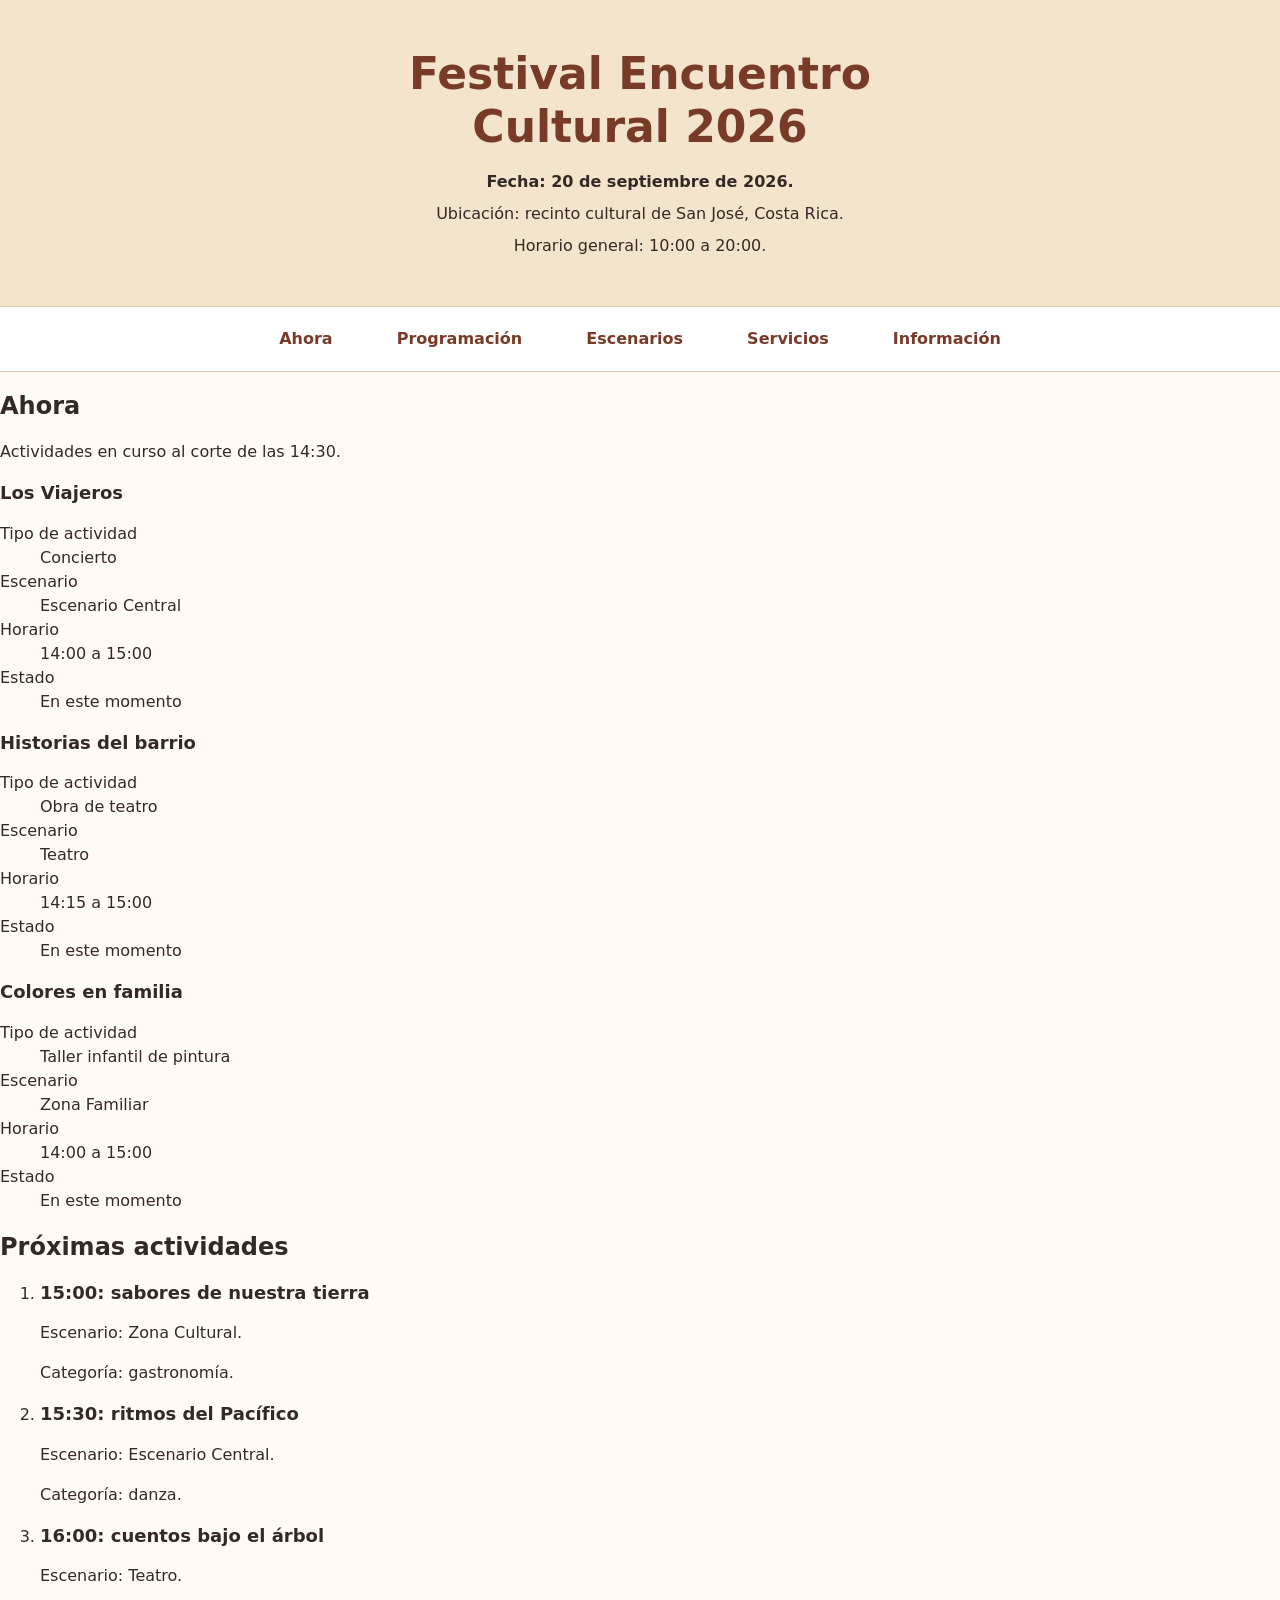
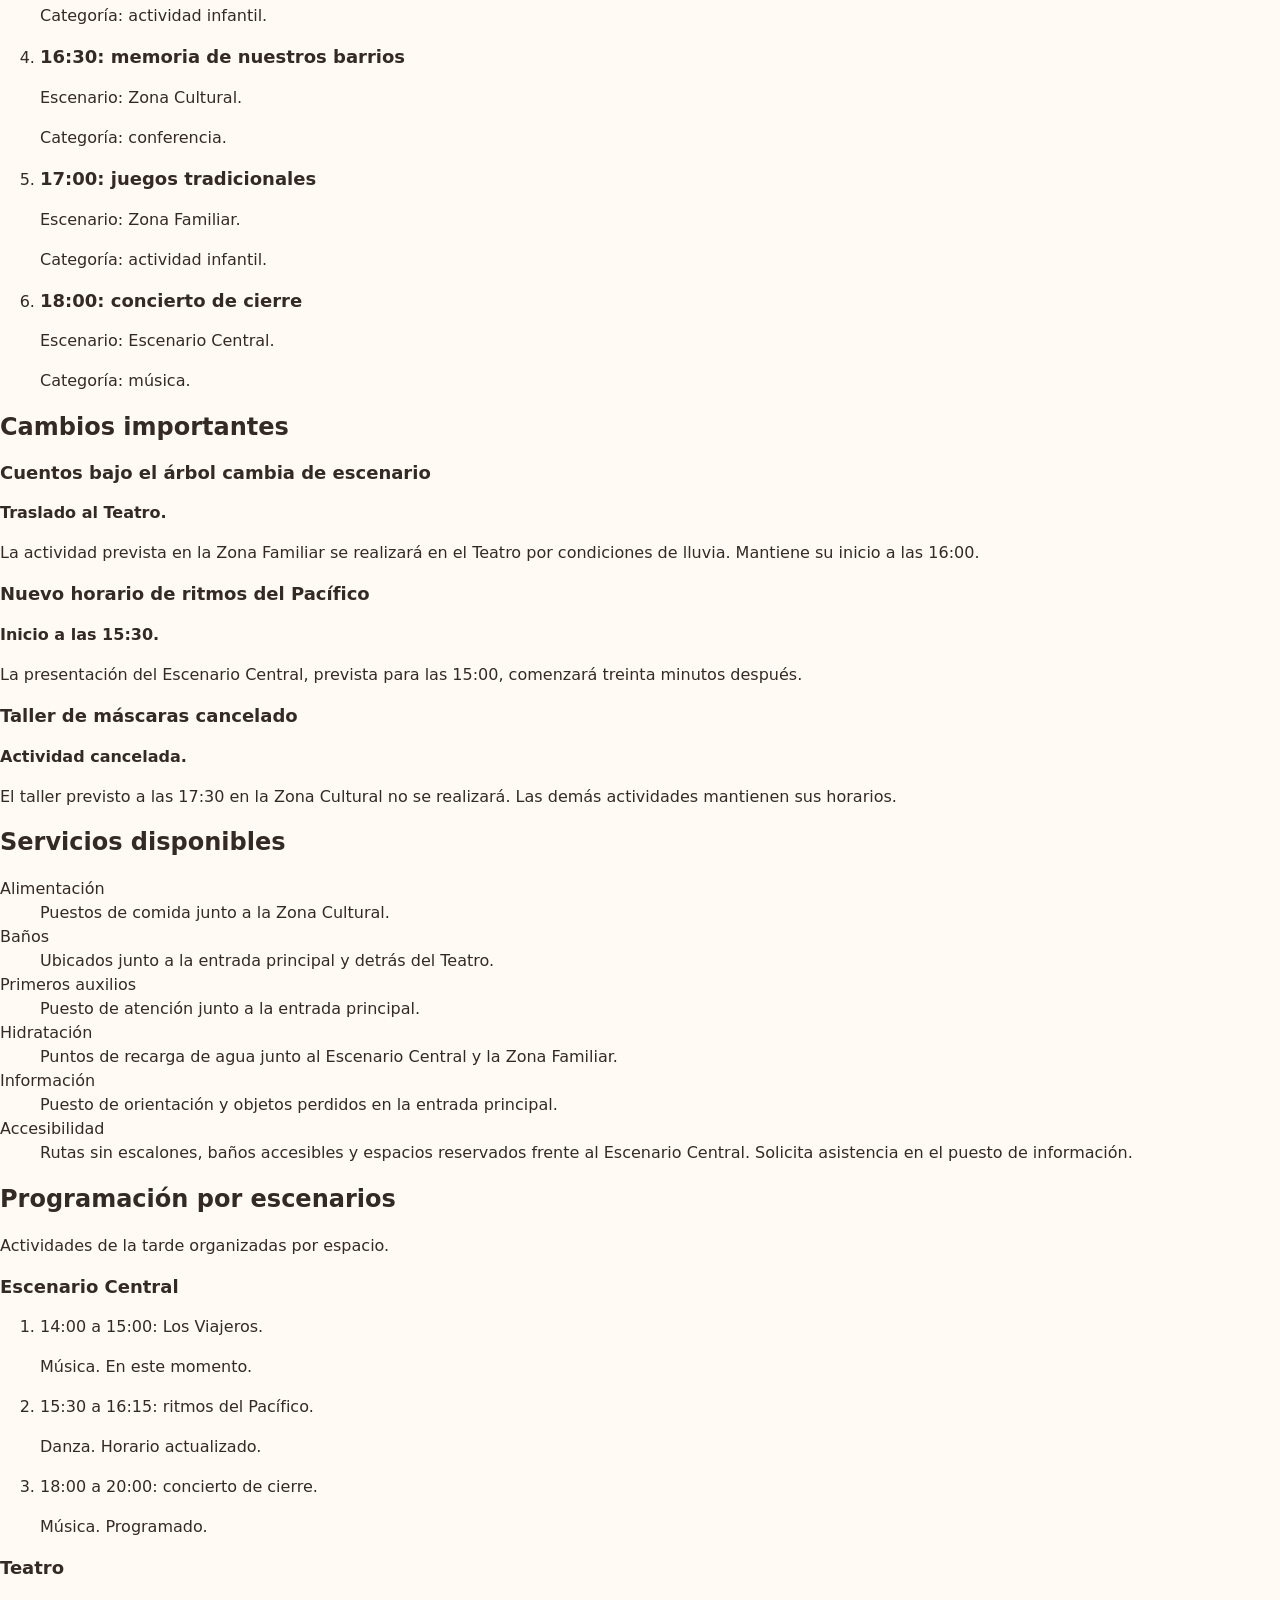
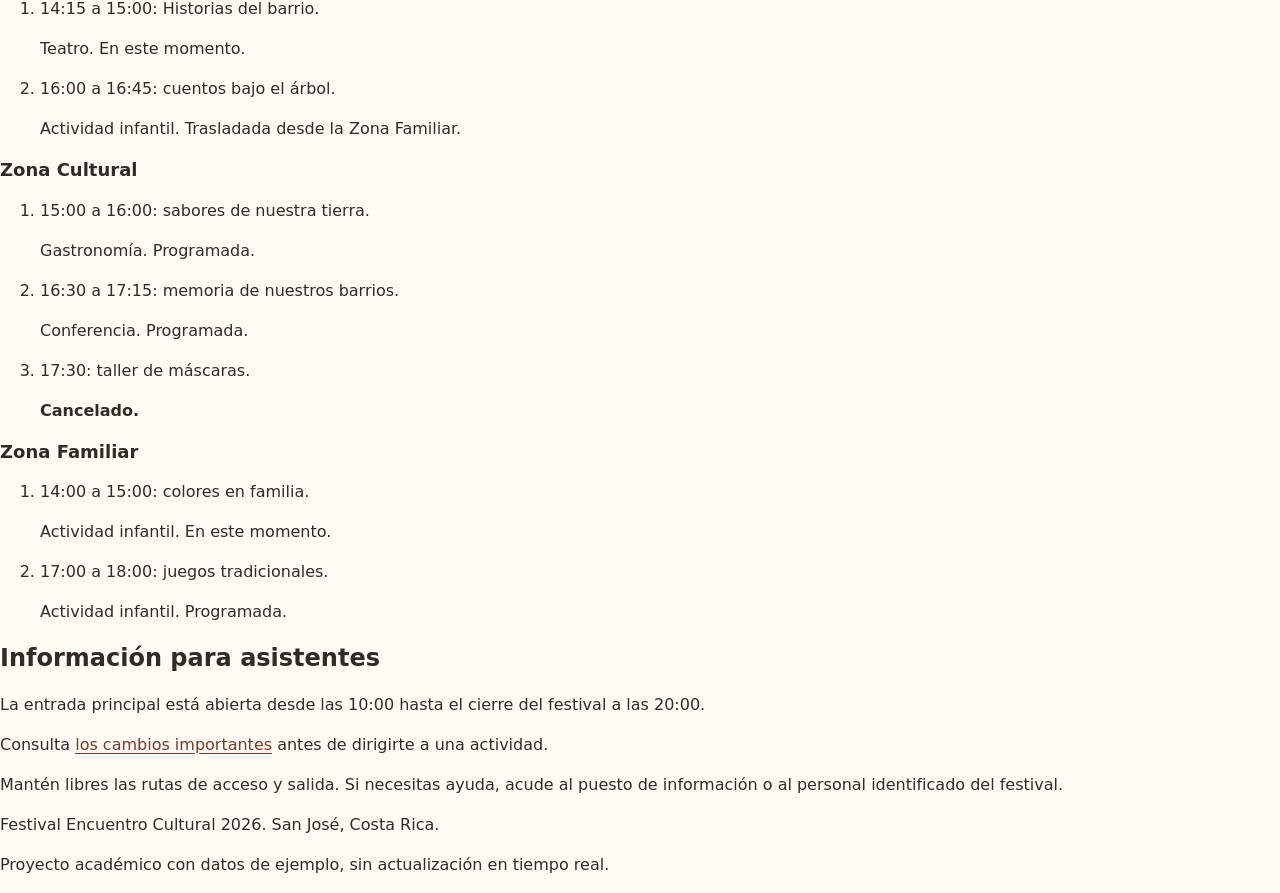
==== caso2/index.html @ 27db2bf4 "Modificacion de readme, agrega html para todo el contendio y estilos para header y nav" ====
<!doctype html>
<html lang="es">
  <head>
    <meta charset="UTF-8" />
    <meta name="viewport" content="width=device-width, initial-scale=1.0" />
    <link rel="stylesheet" href="css/estilos.css" />
    <title>Festival Encuentro Cultural 2026</title>
  </head>
  <body>
    <header class="encabezado-festival">
      <h1>Festival Encuentro Cultural 2026</h1>
      <p class="fecha-festival">
        Fecha:
        <time datetime="2026-09-20">20 de septiembre de 2026</time>.
      </p>
      <p>Ubicación: recinto cultural de San José, Costa Rica.</p>
      <p>
        Horario general:
        <time datetime="10:00">10:00</time> a
        <time datetime="20:00">20:00</time>.
      </p>
    </header>

    <nav class="navegacion" aria-label="Navegación principal">
      <ul class="lista-navegacion">
        <li><a href="#ahora">Ahora</a></li>
        <li><a href="#programacion">Programación</a></li>
        <li><a href="#escenarios">Escenarios</a></li>
        <li><a href="#servicios">Servicios</a></li>
        <li><a href="#informacion">Información</a></li>
      </ul>
    </nav>

    <main>
      <section id="ahora" aria-labelledby="titulo-ahora">
        <h2 id="titulo-ahora">Ahora</h2>
        <p>
          Actividades en curso al corte de las
          <time datetime="14:30">14:30</time>.
        </p>

        <article>
          <h3>Los Viajeros</h3>
          <dl>
            <dt>Tipo de actividad</dt>
            <dd>Concierto</dd>
            <dt>Escenario</dt>
            <dd>Escenario Central</dd>
            <dt>Horario</dt>
            <dd>
              <time datetime="14:00">14:00</time> a
              <time datetime="15:00">15:00</time>
            </dd>
            <dt>Estado</dt>
            <dd>En este momento</dd>
          </dl>
        </article>

        <article>
          <h3>Historias del barrio</h3>
          <dl>
            <dt>Tipo de actividad</dt>
            <dd>Obra de teatro</dd>
            <dt>Escenario</dt>
            <dd>Teatro</dd>
            <dt>Horario</dt>
            <dd>
              <time datetime="14:15">14:15</time> a
              <time datetime="15:00">15:00</time>
            </dd>
            <dt>Estado</dt>
            <dd>En este momento</dd>
          </dl>
        </article>

        <article>
          <h3>Colores en familia</h3>
          <dl>
            <dt>Tipo de actividad</dt>
            <dd>Taller infantil de pintura</dd>
            <dt>Escenario</dt>
            <dd>Zona Familiar</dd>
            <dt>Horario</dt>
            <dd>
              <time datetime="14:00">14:00</time> a
              <time datetime="15:00">15:00</time>
            </dd>
            <dt>Estado</dt>
            <dd>En este momento</dd>
          </dl>
        </article>
      </section>

      <section id="programacion" aria-labelledby="titulo-programacion">
        <h2 id="titulo-programacion">Próximas actividades</h2>

        <ol>
          <li>
            <h3>
              <time datetime="15:00">15:00</time>: sabores de nuestra tierra
            </h3>
            <p>Escenario: Zona Cultural.</p>
            <p>Categoría: gastronomía.</p>
          </li>
          <li>
            <h3><time datetime="15:30">15:30</time>: ritmos del Pacífico</h3>
            <p>Escenario: Escenario Central.</p>
            <p>Categoría: danza.</p>
          </li>
          <li>
            <h3><time datetime="16:00">16:00</time>: cuentos bajo el árbol</h3>
            <p>Escenario: Teatro.</p>
            <p>Categoría: actividad infantil.</p>
          </li>
          <li>
            <h3>
              <time datetime="16:30">16:30</time>: memoria de nuestros barrios
            </h3>
            <p>Escenario: Zona Cultural.</p>
            <p>Categoría: conferencia.</p>
          </li>
          <li>
            <h3><time datetime="17:00">17:00</time>: juegos tradicionales</h3>
            <p>Escenario: Zona Familiar.</p>
            <p>Categoría: actividad infantil.</p>
          </li>
          <li>
            <h3><time datetime="18:00">18:00</time>: concierto de cierre</h3>
            <p>Escenario: Escenario Central.</p>
            <p>Categoría: música.</p>
          </li>
        </ol>
      </section>

      <section id="cambios" aria-labelledby="titulo-cambios">
        <h2 id="titulo-cambios">Cambios importantes</h2>

        <article>
          <h3>Cuentos bajo el árbol cambia de escenario</h3>
          <p><strong>Traslado al Teatro.</strong></p>
          <p>
            La actividad prevista en la Zona Familiar se realizará en el Teatro
            por condiciones de lluvia. Mantiene su inicio a las
            <time datetime="16:00">16:00</time>.
          </p>
        </article>

        <article>
          <h3>Nuevo horario de ritmos del Pacífico</h3>
          <p>
            <strong>Inicio a las <time datetime="15:30">15:30</time>.</strong>
          </p>
          <p>
            La presentación del Escenario Central, prevista para las
            <time datetime="15:00">15:00</time>, comenzará treinta minutos
            después.
          </p>
        </article>

        <article>
          <h3>Taller de máscaras cancelado</h3>
          <p><strong>Actividad cancelada.</strong></p>
          <p>
            El taller previsto a las
            <time datetime="17:30">17:30</time> en la Zona Cultural no se
            realizará. Las demás actividades mantienen sus horarios.
          </p>
        </article>
      </section>

      <section id="servicios" aria-labelledby="titulo-servicios">
        <h2 id="titulo-servicios">Servicios disponibles</h2>

        <dl>
          <dt>Alimentación</dt>
          <dd>Puestos de comida junto a la Zona Cultural.</dd>

          <dt>Baños</dt>
          <dd>Ubicados junto a la entrada principal y detrás del Teatro.</dd>

          <dt>Primeros auxilios</dt>
          <dd>Puesto de atención junto a la entrada principal.</dd>

          <dt>Hidratación</dt>
          <dd>
            Puntos de recarga de agua junto al Escenario Central y la Zona
            Familiar.
          </dd>

          <dt>Información</dt>
          <dd>
            Puesto de orientación y objetos perdidos en la entrada principal.
          </dd>

          <dt>Accesibilidad</dt>
          <dd>
            Rutas sin escalones, baños accesibles y espacios reservados frente
            al Escenario Central. Solicita asistencia en el puesto de
            información.
          </dd>
        </dl>
      </section>

      <section id="escenarios" aria-labelledby="titulo-escenarios">
        <h2 id="titulo-escenarios">Programación por escenarios</h2>
        <p>Actividades de la tarde organizadas por espacio.</p>

        <article>
          <h3>Escenario Central</h3>
          <ol>
            <li>
              <p>
                <time datetime="14:00">14:00</time> a
                <time datetime="15:00">15:00</time>: Los Viajeros.
              </p>
              <p>Música. En este momento.</p>
            </li>
            <li>
              <p>
                <time datetime="15:30">15:30</time> a
                <time datetime="16:15">16:15</time>: ritmos del Pacífico.
              </p>
              <p>Danza. Horario actualizado.</p>
            </li>
            <li>
              <p>
                <time datetime="18:00">18:00</time> a
                <time datetime="20:00">20:00</time>: concierto de cierre.
              </p>
              <p>Música. Programado.</p>
            </li>
          </ol>
        </article>

        <article>
          <h3>Teatro</h3>
          <ol>
            <li>
              <p>
                <time datetime="14:15">14:15</time> a
                <time datetime="15:00">15:00</time>: Historias del barrio.
              </p>
              <p>Teatro. En este momento.</p>
            </li>
            <li>
              <p>
                <time datetime="16:00">16:00</time> a
                <time datetime="16:45">16:45</time>: cuentos bajo el árbol.
              </p>
              <p>Actividad infantil. Trasladada desde la Zona Familiar.</p>
            </li>
          </ol>
        </article>

        <article>
          <h3>Zona Cultural</h3>
          <ol>
            <li>
              <p>
                <time datetime="15:00">15:00</time> a
                <time datetime="16:00">16:00</time>: sabores de nuestra tierra.
              </p>
              <p>Gastronomía. Programada.</p>
            </li>
            <li>
              <p>
                <time datetime="16:30">16:30</time> a
                <time datetime="17:15">17:15</time>: memoria de nuestros
                barrios.
              </p>
              <p>Conferencia. Programada.</p>
            </li>
            <li>
              <p><time datetime="17:30">17:30</time>: taller de máscaras.</p>
              <p><strong>Cancelado.</strong></p>
            </li>
          </ol>
        </article>

        <article>
          <h3>Zona Familiar</h3>
          <ol>
            <li>
              <p>
                <time datetime="14:00">14:00</time> a
                <time datetime="15:00">15:00</time>: colores en familia.
              </p>
              <p>Actividad infantil. En este momento.</p>
            </li>
            <li>
              <p>
                <time datetime="17:00">17:00</time> a
                <time datetime="18:00">18:00</time>: juegos tradicionales.
              </p>
              <p>Actividad infantil. Programada.</p>
            </li>
          </ol>
        </article>
      </section>

      <section id="informacion" aria-labelledby="titulo-informacion">
        <h2 id="titulo-informacion">Información para asistentes</h2>
        <p>
          La entrada principal está abierta desde las
          <time datetime="10:00">10:00</time> hasta el cierre del festival a las
          <time datetime="20:00">20:00</time>.
        </p>
        <p>
          Consulta <a href="#cambios">los cambios importantes</a>
          antes de dirigirte a una actividad.
        </p>
        <p>
          Mantén libres las rutas de acceso y salida. Si necesitas ayuda, acude
          al puesto de información o al personal identificado del festival.
        </p>
      </section>
    </main>

    <footer>
      <p>Festival Encuentro Cultural 2026. San José, Costa Rica.</p>
      <p>
        Proyecto académico con datos de ejemplo, sin actualización en tiempo
        real.
      </p>
    </footer>
  </body>
</html>
---- caso2/css/estilos.css ----
:root {
    --color-principal: #783b28;
    --color-fondo: #fffaf4;
    --color-superficie: #ffffff;
    --color-encabezado: #f5e4cc;
    --color-texto: #342a25;
    --color-texto-secundario: #66574c;
    --color-borde: #d9c8b6;

    --espacio-pequeno: 0.5rem;
    --espacio-medio: 1rem;
    --espacio-grande: 1.5rem;

    --radio-borde: 0.375rem;
    --ancho-maximo: 80rem;
}

*,
*::before,
*::after {
    box-sizing: border-box;
}

html {
    scroll-padding-top: 9rem;
}

body {
    margin: 0;
    background-color: var(--color-fondo);
    color: var(--color-texto);
    font-family: system-ui, sans-serif;
    font-size: 1rem;
    line-height: 1.5;
}

h1,
h2,
h3 {
    line-height: 1.2;
}

h2 {
    font-size: 1.5rem;
}

h3 {
    font-size: 1.125rem;
}

a {
    color: var(--color-principal);
    text-underline-offset: 0.2em;
}

a:focus-visible {
    outline: 0.2rem solid var(--color-principal);
    outline-offset: 0.2rem;
}

/* Encabezado */
.encabezado-festival {
    display: flex;
    flex-direction: column;
    align-items: center;
    gap: var(--espacio-pequeno);

    padding: 2rem var(--espacio-medio);
    background-color: var(--color-encabezado);
    border-bottom: 1px solid var(--color-borde);
    text-align: center;
}

.encabezado-festival h1 {
    max-width: 22ch;
    margin: 0 0 var(--espacio-pequeno);
    color: var(--color-principal);
    font-size: 2rem;
    overflow-wrap: break-word;
}

.encabezado-festival p {
    max-width: 60ch;
    margin: 0;
}

.fecha-festival {
    font-weight: 600;
}

/* Navegación */
.navegacion {
    position: sticky;
    top: 0;
    z-index: 10;

    background-color: var(--color-superficie);
    border-bottom: 1px solid var(--color-borde);
}

.lista-navegacion {
    display: flex;
    flex-wrap: wrap;
    justify-content: center;
    align-items: center;
    gap: var(--espacio-pequeno);

    max-width: var(--ancho-maximo);
    margin: 0 auto;
    padding: var(--espacio-pequeno) var(--espacio-medio);
    list-style: none;
}

.lista-navegacion li {
    min-width: 0;
    max-width: 100%;
}

.lista-navegacion a {
    display: block;
    padding: 0.75rem;
    border-radius: var(--radio-borde);

    font-size: 0.9375rem;
    font-weight: 600;
    text-decoration: none;
    overflow-wrap: break-word;
}

.lista-navegacion a:hover,
.lista-navegacion a:focus-visible {
    background-color: var(--color-principal);
    color: var(--color-superficie);
}

/* Tableta y pantallas mayores */
@media (min-width: 48rem) {
    html {
        scroll-padding-top: 5rem;
    }

    .encabezado-festival {
        padding: 3rem var(--espacio-grande);
    }

    .encabezado-festival h1 {
        font-size: 2.75rem;
    }

    .lista-navegacion {
        gap: var(--espacio-medio);
        padding-inline: var(--espacio-grande);
    }

    .lista-navegacion a {
        padding-inline: var(--espacio-grande);
        font-size: 1rem;
    }
}
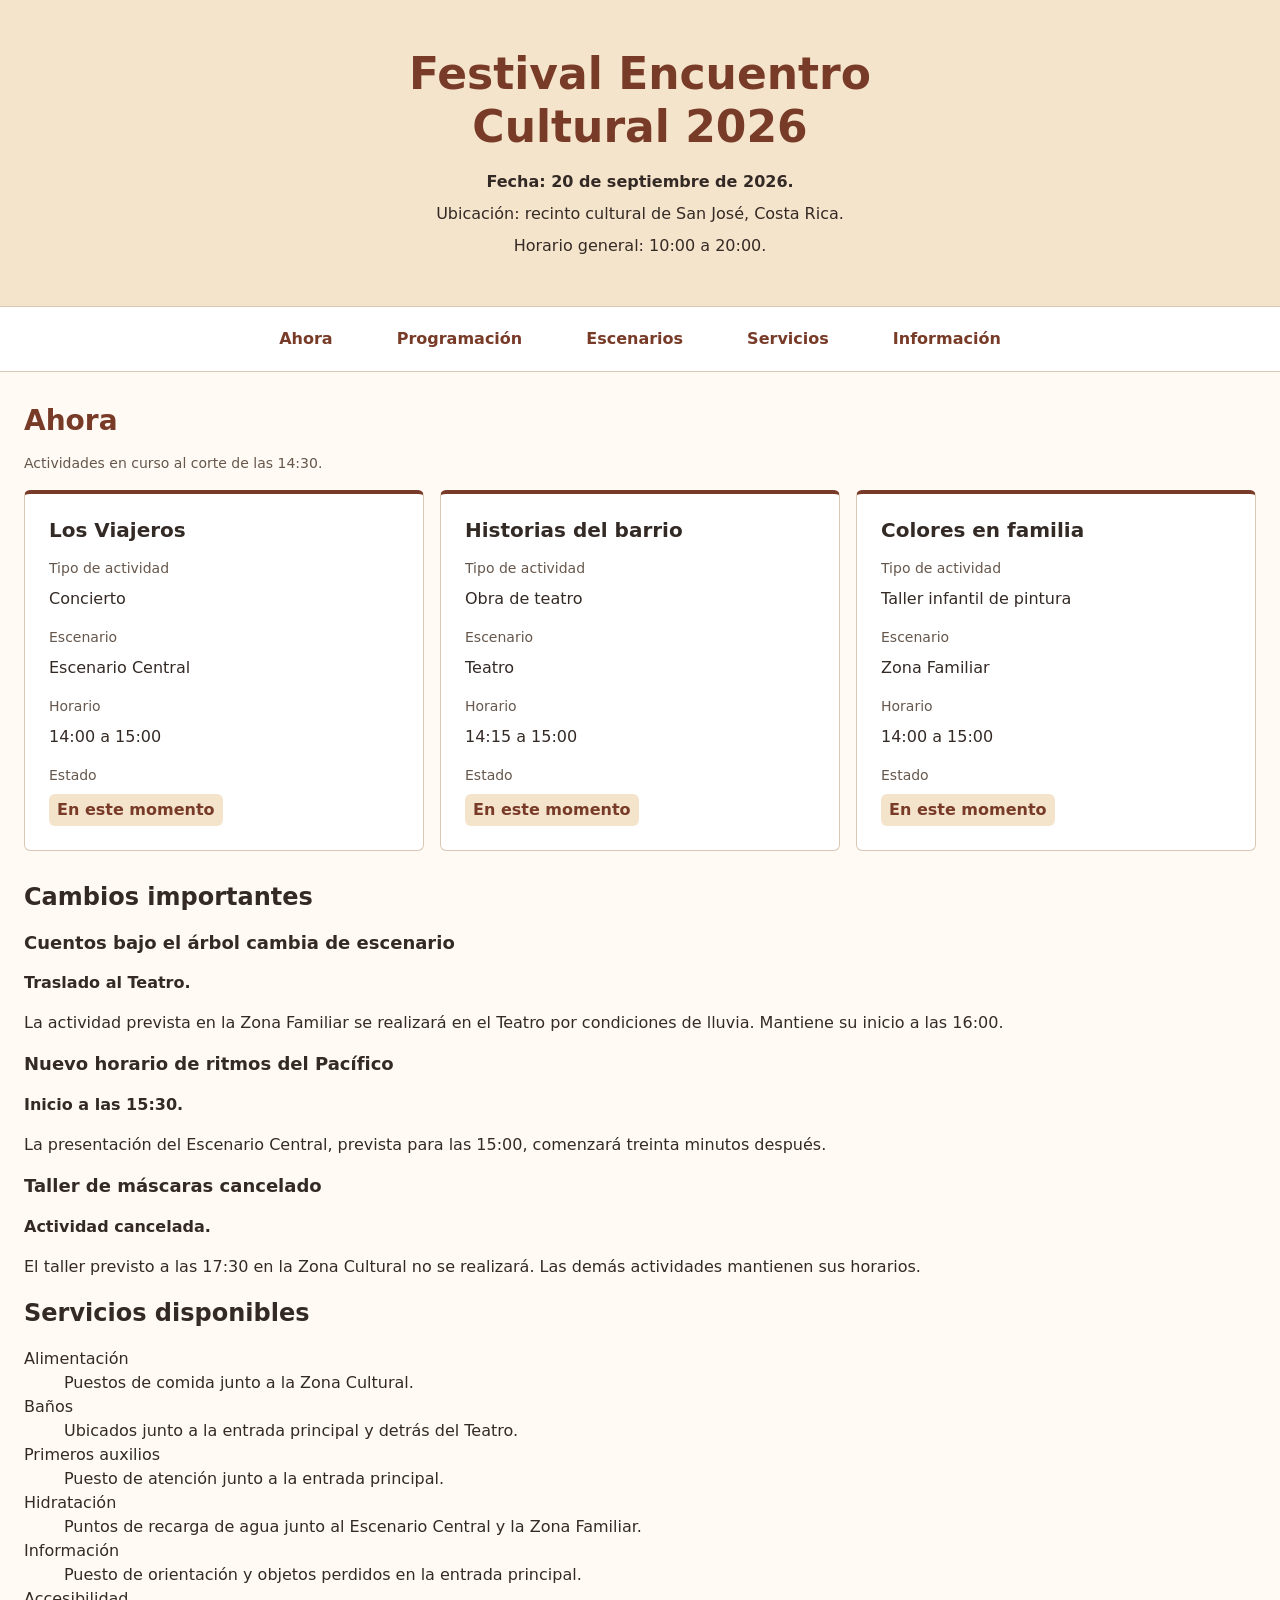
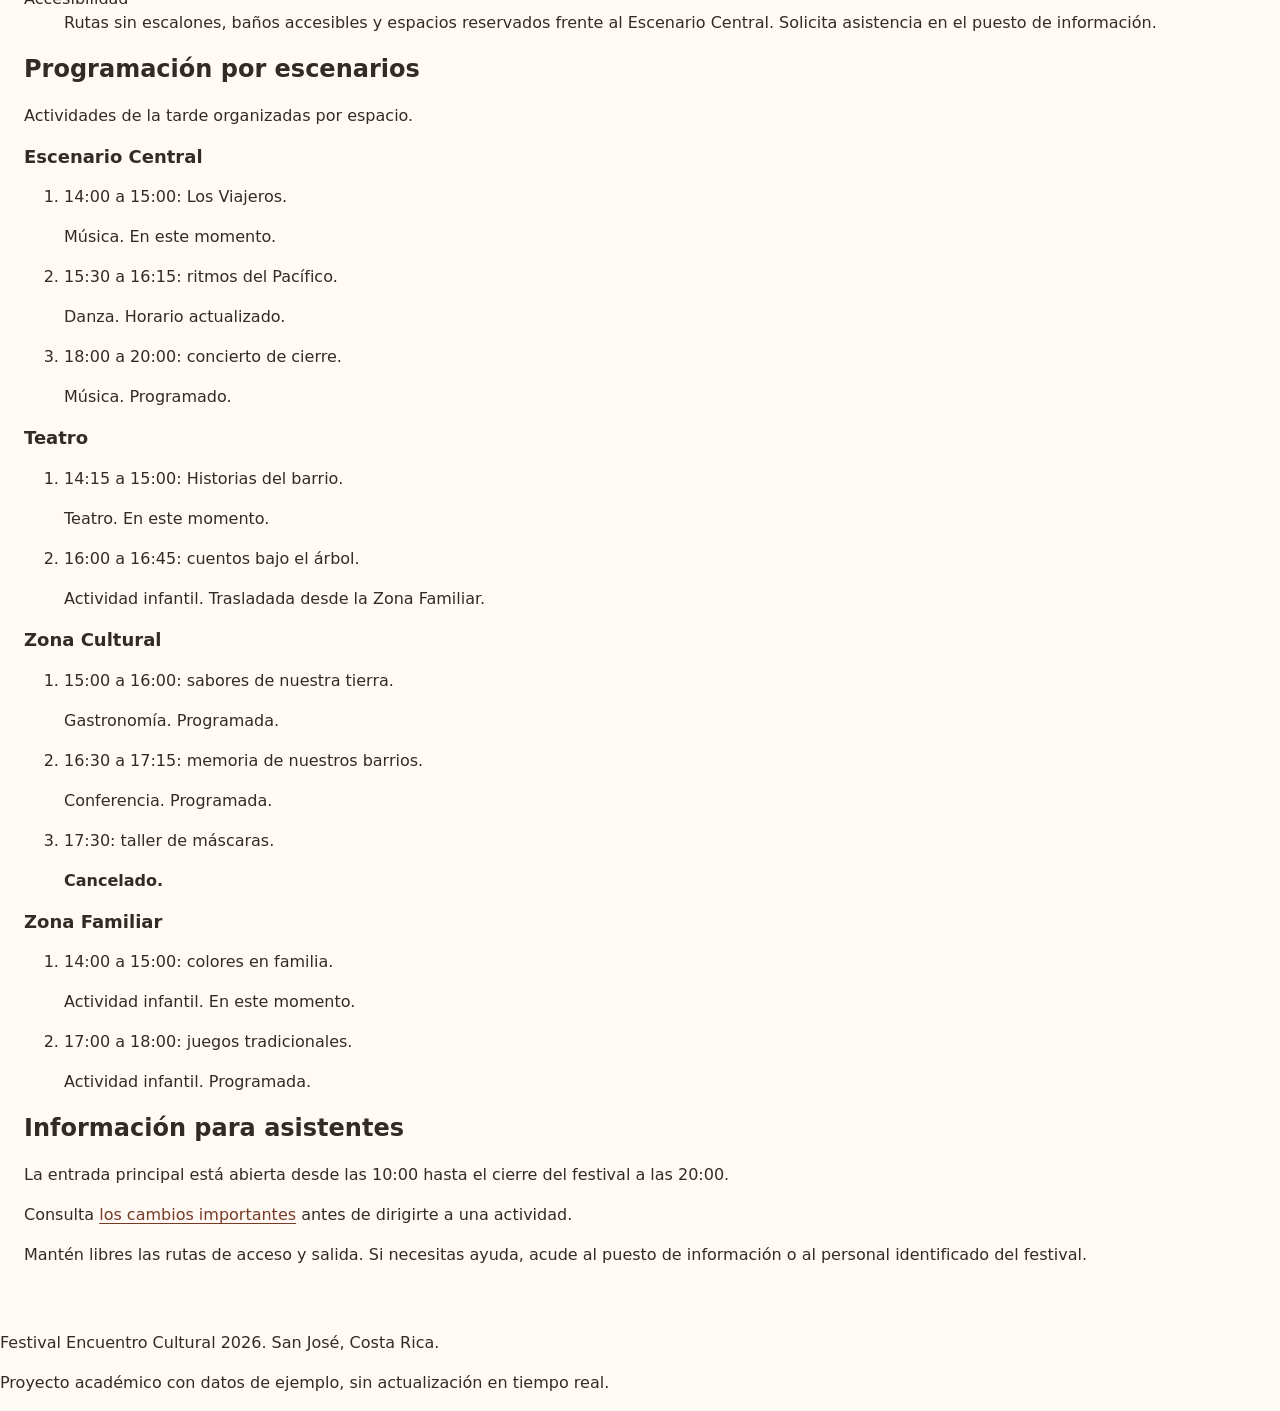
==== commit 900e9560: "Agrega clases para secciones de Ahora y Cambios. Ademas de su css respectivo" ====
--- a/caso2/index.html
+++ b/caso2/index.html
@@ -31,17 +31,17 @@
       </ul>
     </nav>
 
-    <main>
-      <section id="ahora" aria-labelledby="titulo-ahora">
+    <main class="contenido-festival">
+      <section class="ahora" id="ahora" aria-labelledby="titulo-ahora">
         <h2 id="titulo-ahora">Ahora</h2>
-        <p>
+        <p class="hora-actualizacion">
           Actividades en curso al corte de las
           <time datetime="14:30">14:30</time>.
         </p>
 
-        <article>
+        <article class="actividad-actual">
           <h3>Los Viajeros</h3>
-          <dl>
+          <dl class="datos-actividad">
             <dt>Tipo de actividad</dt>
             <dd>Concierto</dd>
             <dt>Escenario</dt>
@@ -52,13 +52,13 @@
               <time datetime="15:00">15:00</time>
             </dd>
             <dt>Estado</dt>
-            <dd>En este momento</dd>
+            <dd class="estado-actual">En este momento</dd>
           </dl>
         </article>
 
-        <article>
+        <article class="actividad-actual">
           <h3>Historias del barrio</h3>
-          <dl>
+          <dl class="datos-actividad">
             <dt>Tipo de actividad</dt>
             <dd>Obra de teatro</dd>
             <dt>Escenario</dt>
@@ -69,13 +69,13 @@
               <time datetime="15:00">15:00</time>
             </dd>
             <dt>Estado</dt>
-            <dd>En este momento</dd>
+            <dd class="estado-actual">En este momento</dd>
           </dl>
         </article>
 
-        <article>
+        <article class="actividad-actual">
           <h3>Colores en familia</h3>
-          <dl>
+          <dl class="datos-actividad">
             <dt>Tipo de actividad</dt>
             <dd>Taller infantil de pintura</dd>
             <dt>Escenario</dt>
@@ -86,50 +86,9 @@
               <time datetime="15:00">15:00</time>
             </dd>
             <dt>Estado</dt>
-            <dd>En este momento</dd>
+            <dd class="estado-actual">En este momento</dd>
           </dl>
         </article>
-      </section>
-
-      <section id="programacion" aria-labelledby="titulo-programacion">
-        <h2 id="titulo-programacion">Próximas actividades</h2>
-
-        <ol>
-          <li>
-            <h3>
-              <time datetime="15:00">15:00</time>: sabores de nuestra tierra
-            </h3>
-            <p>Escenario: Zona Cultural.</p>
-            <p>Categoría: gastronomía.</p>
-          </li>
-          <li>
-            <h3><time datetime="15:30">15:30</time>: ritmos del Pacífico</h3>
-            <p>Escenario: Escenario Central.</p>
-            <p>Categoría: danza.</p>
-          </li>
-          <li>
-            <h3><time datetime="16:00">16:00</time>: cuentos bajo el árbol</h3>
-            <p>Escenario: Teatro.</p>
-            <p>Categoría: actividad infantil.</p>
-          </li>
-          <li>
-            <h3>
-              <time datetime="16:30">16:30</time>: memoria de nuestros barrios
-            </h3>
-            <p>Escenario: Zona Cultural.</p>
-            <p>Categoría: conferencia.</p>
-          </li>
-          <li>
-            <h3><time datetime="17:00">17:00</time>: juegos tradicionales</h3>
-            <p>Escenario: Zona Familiar.</p>
-            <p>Categoría: actividad infantil.</p>
-          </li>
-          <li>
-            <h3><time datetime="18:00">18:00</time>: concierto de cierre</h3>
-            <p>Escenario: Escenario Central.</p>
-            <p>Categoría: música.</p>
-          </li>
-        </ol>
       </section>
 
       <section id="cambios" aria-labelledby="titulo-cambios">
--- a/caso2/css/estilos.css
+++ b/caso2/css/estilos.css
@@ -1,159 +1,301 @@
 :root {
-    --color-principal: #783b28;
-    --color-fondo: #fffaf4;
-    --color-superficie: #ffffff;
-    --color-encabezado: #f5e4cc;
-    --color-texto: #342a25;
-    --color-texto-secundario: #66574c;
-    --color-borde: #d9c8b6;
-
-    --espacio-pequeno: 0.5rem;
-    --espacio-medio: 1rem;
-    --espacio-grande: 1.5rem;
-
-    --radio-borde: 0.375rem;
-    --ancho-maximo: 80rem;
+  --color-principal: #783b28;
+  --color-fondo: #fffaf4;
+  --color-superficie: #ffffff;
+  --color-encabezado: #f5e4cc;
+  --color-texto: #342a25;
+  --color-texto-secundario: #66574c;
+  --color-borde: #d9c8b6;
+
+  --espacio-pequeno: 0.5rem;
+  --espacio-medio: 1rem;
+  --espacio-grande: 1.5rem;
+
+  --radio-borde: 0.375rem;
+  --ancho-maximo: 80rem;
 }
 
 *,
 *::before,
 *::after {
-    box-sizing: border-box;
+  box-sizing: border-box;
 }
 
 html {
-    scroll-padding-top: 9rem;
+  scroll-padding-top: 9rem;
 }
 
 body {
-    margin: 0;
-    background-color: var(--color-fondo);
-    color: var(--color-texto);
-    font-family: system-ui, sans-serif;
-    font-size: 1rem;
-    line-height: 1.5;
+  margin: 0;
+  background-color: var(--color-fondo);
+  color: var(--color-texto);
+  font-family: system-ui, sans-serif;
+  font-size: 1rem;
+  line-height: 1.5;
 }
 
 h1,
 h2,
 h3 {
-    line-height: 1.2;
+  line-height: 1.2;
 }
 
 h2 {
-    font-size: 1.5rem;
+  font-size: 1.5rem;
 }
 
 h3 {
-    font-size: 1.125rem;
+  font-size: 1.125rem;
 }
 
 a {
-    color: var(--color-principal);
-    text-underline-offset: 0.2em;
+  color: var(--color-principal);
+  text-underline-offset: 0.2em;
 }
 
 a:focus-visible {
-    outline: 0.2rem solid var(--color-principal);
-    outline-offset: 0.2rem;
+  outline: 0.2rem solid var(--color-principal);
+  outline-offset: 0.2rem;
 }
 
 /* Encabezado */
 .encabezado-festival {
-    display: flex;
-    flex-direction: column;
-    align-items: center;
-    gap: var(--espacio-pequeno);
-
-    padding: 2rem var(--espacio-medio);
-    background-color: var(--color-encabezado);
-    border-bottom: 1px solid var(--color-borde);
-    text-align: center;
+  display: flex;
+  flex-direction: column;
+  align-items: center;
+  gap: var(--espacio-pequeno);
+
+  padding: 2rem var(--espacio-medio);
+  background-color: var(--color-encabezado);
+  border-bottom: 1px solid var(--color-borde);
+  text-align: center;
 }
 
 .encabezado-festival h1 {
-    max-width: 22ch;
-    margin: 0 0 var(--espacio-pequeno);
-    color: var(--color-principal);
-    font-size: 2rem;
-    overflow-wrap: break-word;
+  max-width: 22ch;
+  margin: 0 0 var(--espacio-pequeno);
+  color: var(--color-principal);
+  font-size: 2rem;
+  overflow-wrap: break-word;
 }
 
 .encabezado-festival p {
-    max-width: 60ch;
-    margin: 0;
+  max-width: 60ch;
+  margin: 0;
 }
 
 .fecha-festival {
-    font-weight: 600;
+  font-weight: 600;
 }
 
 /* Navegación */
 .navegacion {
-    position: sticky;
-    top: 0;
-    z-index: 10;
-
-    background-color: var(--color-superficie);
-    border-bottom: 1px solid var(--color-borde);
+  position: sticky;
+  top: 0;
+  z-index: 10;
+
+  background-color: var(--color-superficie);
+  border-bottom: 1px solid var(--color-borde);
 }
 
 .lista-navegacion {
-    display: flex;
-    flex-wrap: wrap;
-    justify-content: center;
-    align-items: center;
-    gap: var(--espacio-pequeno);
-
-    max-width: var(--ancho-maximo);
-    margin: 0 auto;
-    padding: var(--espacio-pequeno) var(--espacio-medio);
-    list-style: none;
+  display: flex;
+  flex-wrap: wrap;
+  justify-content: center;
+  align-items: center;
+  gap: var(--espacio-pequeno);
+
+  max-width: var(--ancho-maximo);
+  margin: 0 auto;
+  padding: var(--espacio-pequeno) var(--espacio-medio);
+  list-style: none;
 }
 
 .lista-navegacion li {
-    min-width: 0;
-    max-width: 100%;
+  min-width: 0;
+  max-width: 100%;
 }
 
 .lista-navegacion a {
-    display: block;
-    padding: 0.75rem;
-    border-radius: var(--radio-borde);
-
-    font-size: 0.9375rem;
-    font-weight: 600;
-    text-decoration: none;
-    overflow-wrap: break-word;
+  display: block;
+  padding: 0.75rem;
+  border-radius: var(--radio-borde);
+
+  font-size: 0.9375rem;
+  font-weight: 600;
+  text-decoration: none;
+  overflow-wrap: break-word;
 }
 
 .lista-navegacion a:hover,
 .lista-navegacion a:focus-visible {
-    background-color: var(--color-principal);
-    color: var(--color-superficie);
+  background-color: var(--color-principal);
+  color: var(--color-superficie);
+}
+
+/* Contenido principal */
+.contenido-festival {
+  max-width: var(--ancho-maximo);
+  margin-inline: auto;
+  padding: var(--espacio-grande) var(--espacio-medio);
+}
+
+/* Actividades actuales */
+.ahora {
+  display: grid;
+  grid-template-columns: minmax(0, 1fr);
+  gap: var(--espacio-medio);
+  margin-bottom: 2rem;
+}
+
+.ahora h2,
+.hora-actualizacion {
+  grid-column: 1 / -1;
+  margin: 0;
+}
+
+.ahora h2 {
+  color: var(--color-principal);
+  font-size: 1.75rem;
+}
+
+.hora-actualizacion {
+  color: var(--color-texto-secundario);
+  font-size: 0.875rem;
+}
+
+.actividad-actual {
+  min-width: 0;
+  padding: var(--espacio-grande);
+  background-color: var(--color-superficie);
+  border: 1px solid var(--color-borde);
+  border-top: 0.25rem solid var(--color-principal);
+  border-radius: var(--radio-borde);
+  overflow-wrap: break-word;
+}
+
+.actividad-actual h3 {
+  margin: 0 0 var(--espacio-medio);
+  font-size: 1.25rem;
+}
+
+.datos-actividad {
+  margin: 0;
+}
+
+.datos-actividad dt {
+  margin-top: var(--espacio-medio);
+  color: var(--color-texto-secundario);
+  font-size: 0.875rem;
+}
+
+.datos-actividad dt:first-child {
+  margin-top: 0;
+}
+
+.datos-actividad dd {
+  margin: var(--espacio-pequeno) 0 0;
+}
+
+.estado-actual {
+  width: fit-content;
+  max-width: 100%;
+  padding: 0.25rem var(--espacio-pequeno);
+  background-color: var(--color-encabezado);
+  color: var(--color-principal);
+  border-radius: var(--radio-borde);
+  font-weight: 700;
+}
+
+/* Próximas actividades */
+.programacion {
+  min-width: 0;
+  margin-bottom: 2rem;
+}
+
+.programacion h2 {
+  margin: 0 0 var(--espacio-medio);
+}
+
+.lista-programacion {
+  margin: 0;
+  padding-left: var(--espacio-grande);
+}
+
+.lista-programacion li {
+  padding: var(--espacio-medio);
+  border-bottom: 1px solid var(--color-borde);
+  overflow-wrap: break-word;
+}
+
+.lista-programacion li::marker {
+  color: var(--color-principal);
+  font-weight: 600;
+}
+
+.lista-programacion li:last-child {
+  border-bottom: 0;
+}
+
+.lista-programacion h3 {
+  margin: 0 0 var(--espacio-pequeno);
+  line-height: 1.5;
+}
+
+.lista-programacion time {
+  color: var(--color-principal);
+  font-variant-numeric: tabular-nums;
+}
+
+.lista-programacion p {
+  margin: var(--espacio-pequeno) 0 0;
+  color: var(--color-texto-secundario);
+  font-size: 0.9375rem;
 }
 
 /* Tableta y pantallas mayores */
 @media (min-width: 48rem) {
-    html {
-        scroll-padding-top: 5rem;
-    }
-
-    .encabezado-festival {
-        padding: 3rem var(--espacio-grande);
-    }
-
-    .encabezado-festival h1 {
-        font-size: 2.75rem;
-    }
-
-    .lista-navegacion {
-        gap: var(--espacio-medio);
-        padding-inline: var(--espacio-grande);
-    }
-
-    .lista-navegacion a {
-        padding-inline: var(--espacio-grande);
-        font-size: 1rem;
-    }
-}+  html {
+    scroll-padding-top: 5rem;
+  }
+
+  .encabezado-festival {
+    padding: 3rem var(--espacio-grande);
+  }
+
+  .encabezado-festival h1 {
+    font-size: 2.75rem;
+  }
+
+  .lista-navegacion {
+    gap: var(--espacio-medio);
+    padding-inline: var(--espacio-grande);
+  }
+
+  .lista-navegacion a {
+    padding-inline: var(--espacio-grande);
+    font-size: 1rem;
+  }
+  .contenido-festival {
+    padding: 2rem var(--espacio-grande);
+  }
+
+  .ahora {
+    grid-template-columns: repeat(2, minmax(0, 1fr));
+  }
+
+  .lista-programacion li {
+    display: grid;
+    grid-template-columns: repeat(2, minmax(0, 1fr));
+    column-gap: var(--espacio-medio);
+  }
+
+  .lista-programacion h3 {
+    grid-column: 1 / -1;
+  }
+}
+@media (min-width: 64rem) {
+  .ahora {
+    grid-template-columns: repeat(3, minmax(0, 1fr));
+  }
+}
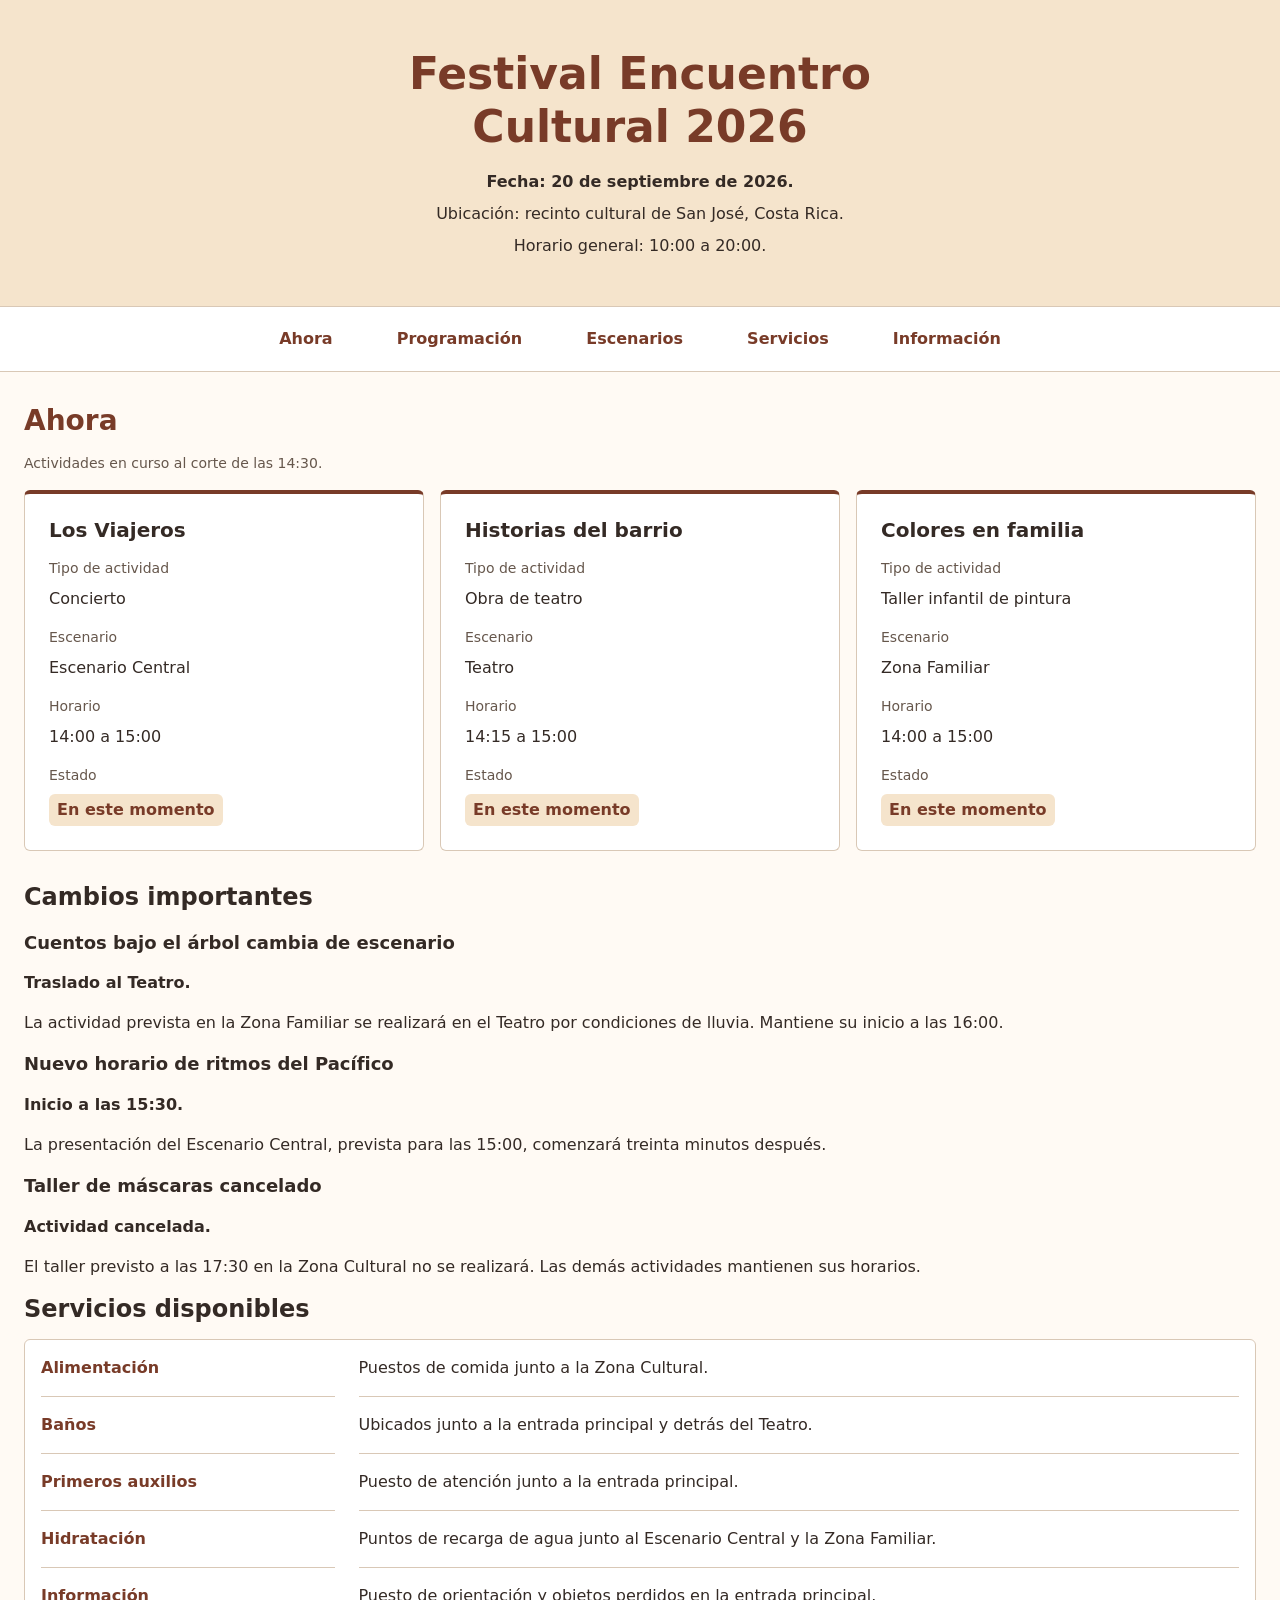
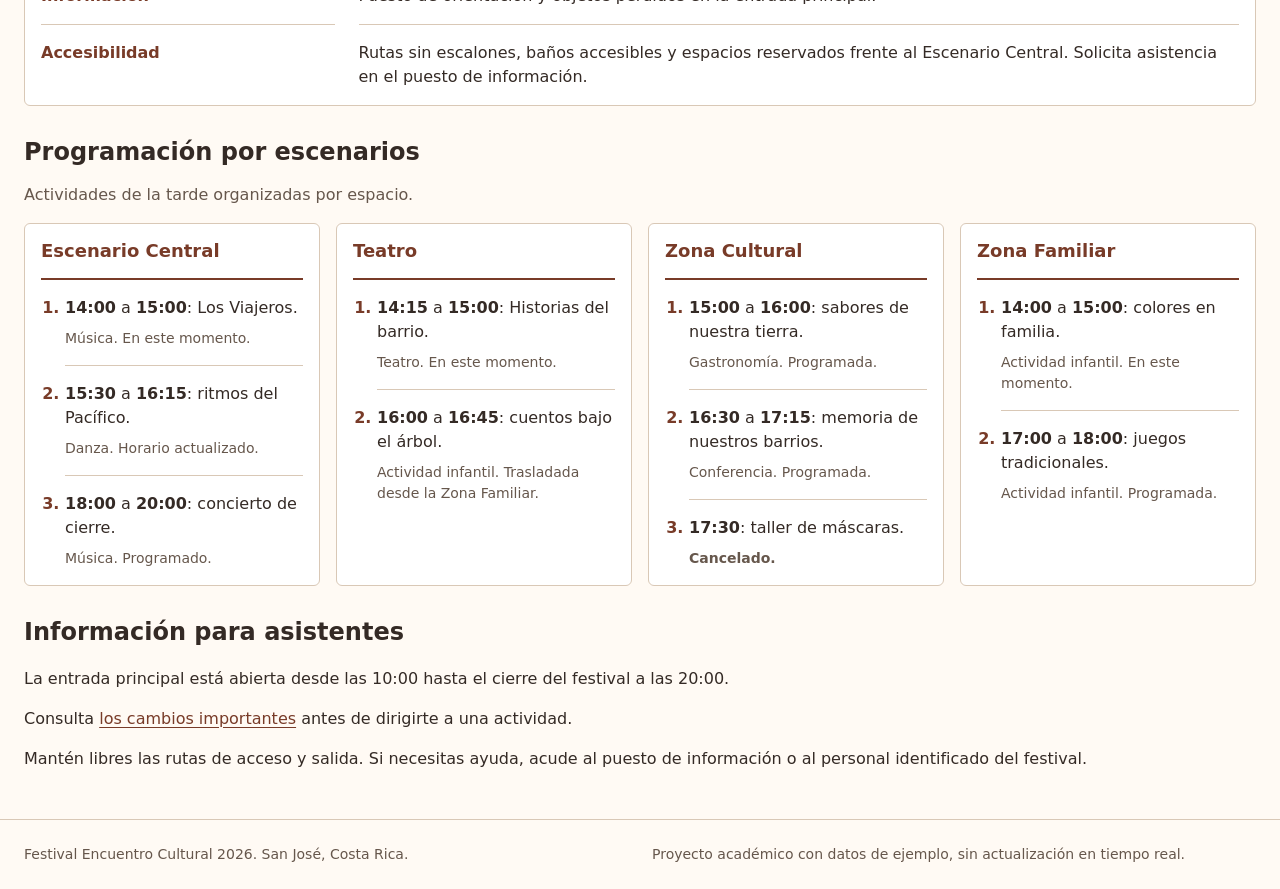
==== commit 577c61be: "Finaliza estilos para escenarios, informacion y footer" ====
--- a/caso2/index.html
+++ b/caso2/index.html
@@ -127,10 +127,14 @@
         </article>
       </section>
 
-      <section id="servicios" aria-labelledby="titulo-servicios">
+      <section
+        class="servicios"
+        id="servicios"
+        aria-labelledby="titulo-servicios"
+      >
         <h2 id="titulo-servicios">Servicios disponibles</h2>
 
-        <dl>
+        <dl class="lista-servicios">
           <dt>Alimentación</dt>
           <dd>Puestos de comida junto a la Zona Cultural.</dd>
 
@@ -160,13 +164,19 @@
         </dl>
       </section>
 
-      <section id="escenarios" aria-labelledby="titulo-escenarios">
+      <section
+        class="escenarios"
+        id="escenarios"
+        aria-labelledby="titulo-escenarios"
+      >
         <h2 id="titulo-escenarios">Programación por escenarios</h2>
-        <p>Actividades de la tarde organizadas por espacio.</p>
-
-        <article>
+        <p class="descripcion-escenarios">
+          Actividades de la tarde organizadas por espacio.
+        </p>
+
+        <article class="escenario">
           <h3>Escenario Central</h3>
-          <ol>
+          <ol class="horarios-escenario">
             <li>
               <p>
                 <time datetime="14:00">14:00</time> a
@@ -191,9 +201,9 @@
           </ol>
         </article>
 
-        <article>
+        <article class="escenario">
           <h3>Teatro</h3>
-          <ol>
+          <ol class="horarios-escenario">
             <li>
               <p>
                 <time datetime="14:15">14:15</time> a
@@ -211,9 +221,9 @@
           </ol>
         </article>
 
-        <article>
+        <article class="escenario">
           <h3>Zona Cultural</h3>
-          <ol>
+          <ol class="horarios-escenario">
             <li>
               <p>
                 <time datetime="15:00">15:00</time> a
@@ -236,9 +246,9 @@
           </ol>
         </article>
 
-        <article>
+        <article class="escenario">
           <h3>Zona Familiar</h3>
-          <ol>
+          <ol class="horarios-escenario">
             <li>
               <p>
                 <time datetime="14:00">14:00</time> a
@@ -275,7 +285,7 @@
       </section>
     </main>
 
-    <footer>
+    <footer class="pie-pagina">
       <p>Festival Encuentro Cultural 2026. San José, Costa Rica.</p>
       <p>
         Proyecto académico con datos de ejemplo, sin actualización en tiempo
--- a/caso2/css/estilos.css
+++ b/caso2/css/estilos.css
@@ -253,6 +253,143 @@
   font-size: 0.9375rem;
 }
 
+/* Servicios */
+.servicios {
+    min-width: 0;
+    margin-bottom: 2rem;
+}
+
+.servicios h2 {
+    margin: 0 0 var(--espacio-medio);
+}
+
+.lista-servicios {
+    display: grid;
+    grid-template-columns: minmax(0, 1fr);
+    margin: 0;
+    padding: var(--espacio-medio);
+
+    background-color: var(--color-superficie);
+    border: 1px solid var(--color-borde);
+    border-radius: var(--radio-borde);
+}
+
+.lista-servicios dt {
+    padding-top: var(--espacio-medio);
+    color: var(--color-principal);
+    font-weight: 700;
+}
+
+.lista-servicios dt:first-child {
+    padding-top: 0;
+}
+
+.lista-servicios dd {
+    min-width: 0;
+    margin: 0;
+    padding: var(--espacio-pequeno) 0 var(--espacio-medio);
+    border-bottom: 1px solid var(--color-borde);
+    overflow-wrap: break-word;
+}
+
+.lista-servicios dd:last-child {
+    padding-bottom: 0;
+    border-bottom: 0;
+}
+
+/* Programación por escenarios */
+.escenarios {
+    display: grid;
+    grid-template-columns: minmax(0, 1fr);
+    gap: var(--espacio-medio);
+
+    min-width: 0;
+    margin-bottom: 2rem;
+}
+
+.escenarios h2,
+.descripcion-escenarios {
+    grid-column: 1 / -1;
+    margin: 0;
+}
+
+.descripcion-escenarios {
+    color: var(--color-texto-secundario);
+}
+
+.escenario {
+    min-width: 0;
+    padding: var(--espacio-medio);
+
+    background-color: var(--color-superficie);
+    border: 1px solid var(--color-borde);
+    border-radius: var(--radio-borde);
+    overflow-wrap: break-word;
+}
+
+.escenario h3 {
+    margin: 0;
+    padding-bottom: var(--espacio-medio);
+    border-bottom: 2px solid var(--color-principal);
+    color: var(--color-principal);
+}
+
+.horarios-escenario {
+    margin: 0;
+    padding-left: var(--espacio-grande);
+}
+
+.horarios-escenario li {
+    padding: var(--espacio-medio) 0;
+    border-bottom: 1px solid var(--color-borde);
+}
+
+.horarios-escenario li:last-child {
+    padding-bottom: 0;
+    border-bottom: 0;
+}
+
+.horarios-escenario li::marker {
+    color: var(--color-principal);
+    font-weight: 600;
+}
+
+.horarios-escenario p {
+    margin: 0;
+}
+
+.horarios-escenario p:last-child {
+    margin-top: var(--espacio-pequeno);
+    color: var(--color-texto-secundario);
+    font-size: 0.875rem;
+}
+
+.horarios-escenario time {
+    font-weight: 600;
+    font-variant-numeric: tabular-nums;
+}
+
+/* Pie de página */
+.pie-pagina {
+    display: flex;
+    flex-direction: column;
+    gap: var(--espacio-pequeno);
+
+    max-width: var(--ancho-maximo);
+    margin-inline: auto;
+    padding: var(--espacio-grande) var(--espacio-medio);
+
+    border-top: 1px solid var(--color-borde);
+    color: var(--color-texto-secundario);
+    font-size: 0.875rem;
+}
+
+.pie-pagina p {
+    min-width: 0;
+    margin: 0;
+    overflow-wrap: break-word;
+}
+
 /* Tableta y pantallas mayores */
 @media (min-width: 48rem) {
   html {
@@ -293,9 +430,49 @@
   .lista-programacion h3 {
     grid-column: 1 / -1;
   }
+  .lista-servicios {
+    grid-template-columns: minmax(0, 1fr) minmax(0, 3fr);
+    column-gap: var(--espacio-grande);
+}
+
+.lista-servicios dt,
+.lista-servicios dd {
+    padding-block: var(--espacio-medio);
+    border-bottom: 1px solid var(--color-borde);
+}
+
+.lista-servicios dt:first-child,
+.lista-servicios dd:nth-child(2) {
+    padding-top: 0;
+}
+
+.lista-servicios dt:last-of-type,
+.lista-servicios dd:last-child {
+    padding-bottom: 0;
+    border-bottom: 0;
+}
+
+.escenarios {
+    grid-template-columns: repeat(2, minmax(0, 1fr));
+}
+
+.pie-pagina {
+    flex-direction: row;
+    flex-wrap: wrap;
+    justify-content: space-between;
+    column-gap: var(--espacio-grande);
+    padding-inline: var(--espacio-grande);
+}
+
+.pie-pagina p {
+    flex: 1 1 20rem;
+}
 }
 @media (min-width: 64rem) {
   .ahora {
     grid-template-columns: repeat(3, minmax(0, 1fr));
   }
-}
+  .escenarios {
+    grid-template-columns: repeat(4, minmax(0, 1fr));
+}
+}
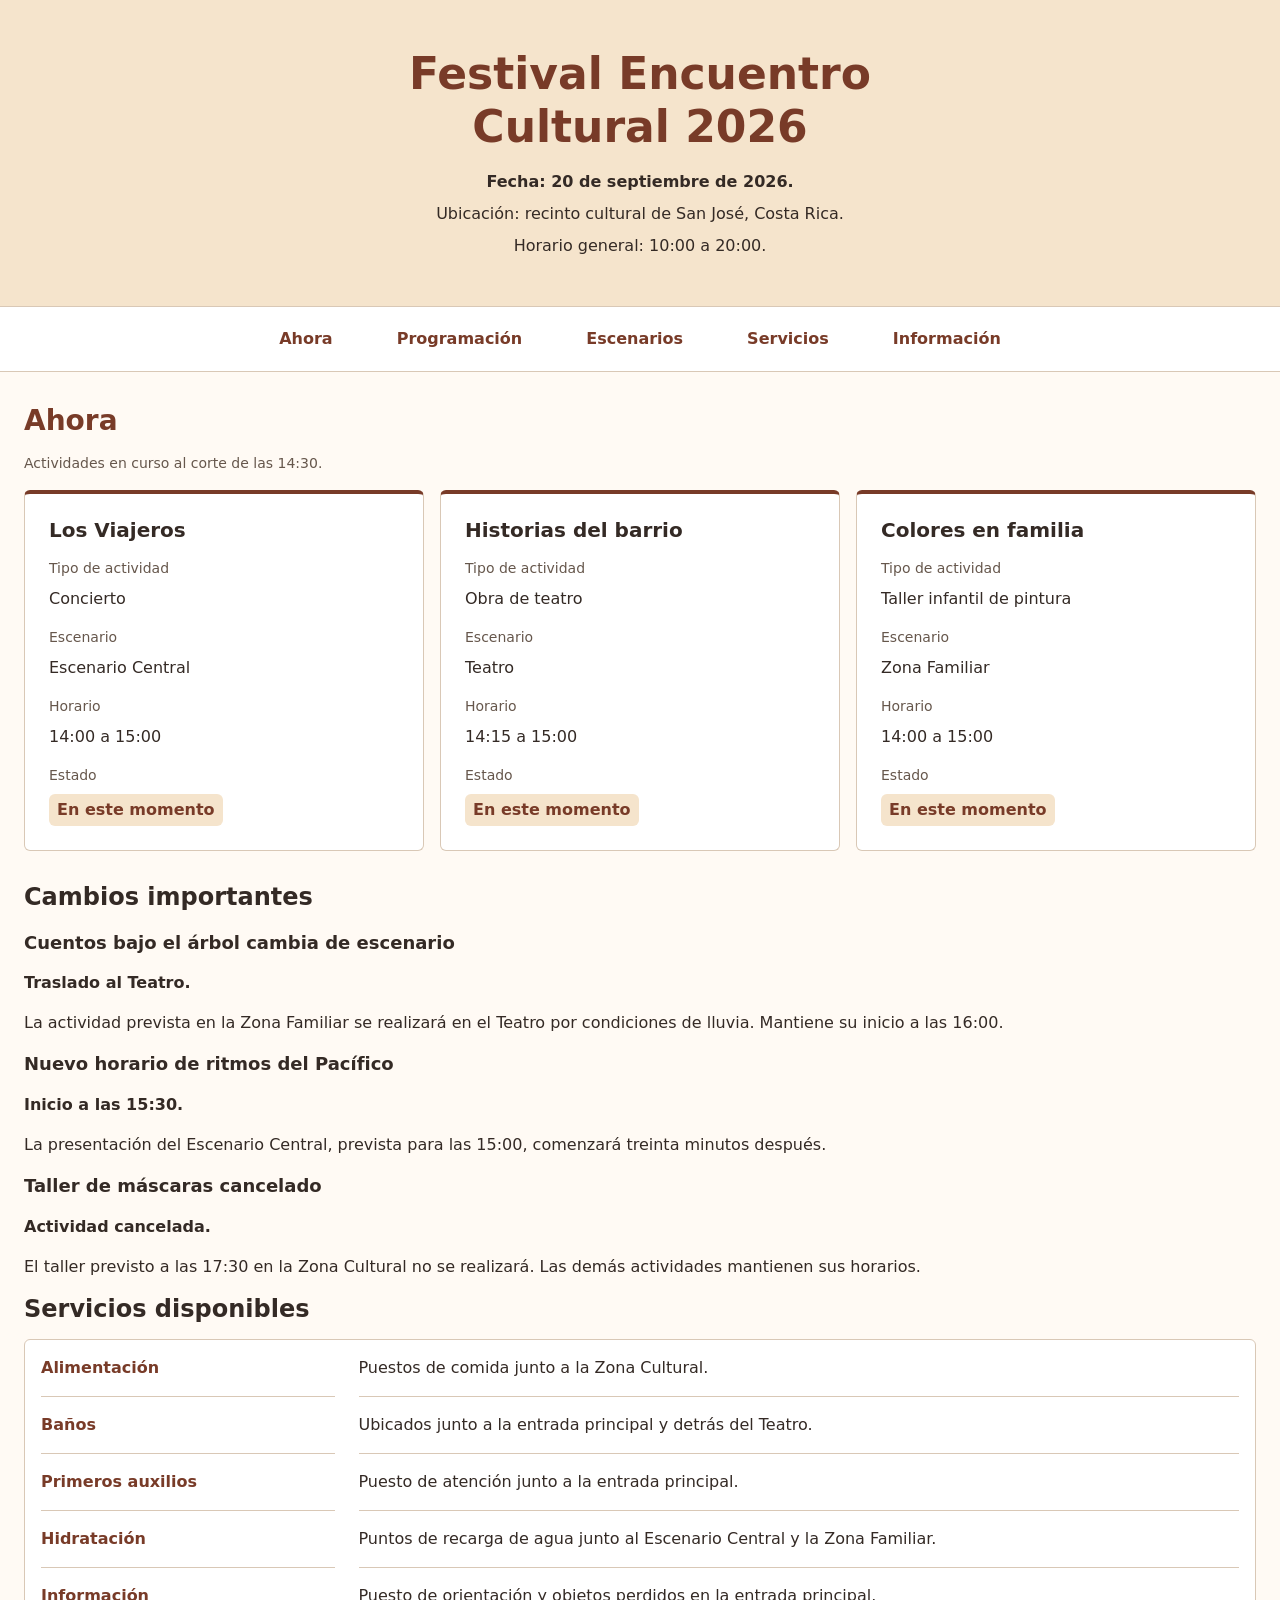
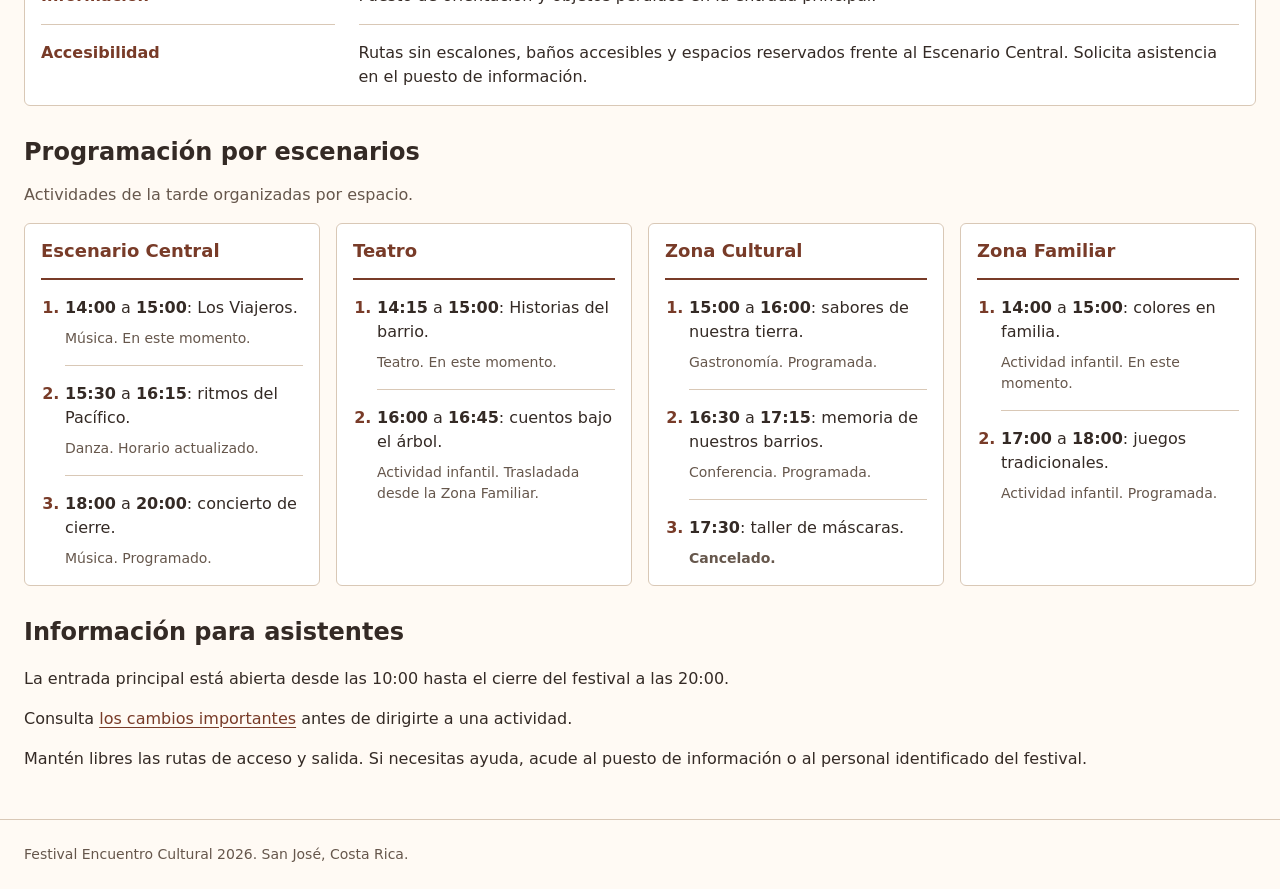
==== commit c143abce: "Ultima modificacion del footer" ====
--- a/caso2/index.html
+++ b/caso2/index.html
@@ -287,10 +287,6 @@
 
     <footer class="pie-pagina">
       <p>Festival Encuentro Cultural 2026. San José, Costa Rica.</p>
-      <p>
-        Proyecto académico con datos de ejemplo, sin actualización en tiempo
-        real.
-      </p>
     </footer>
   </body>
 </html>
